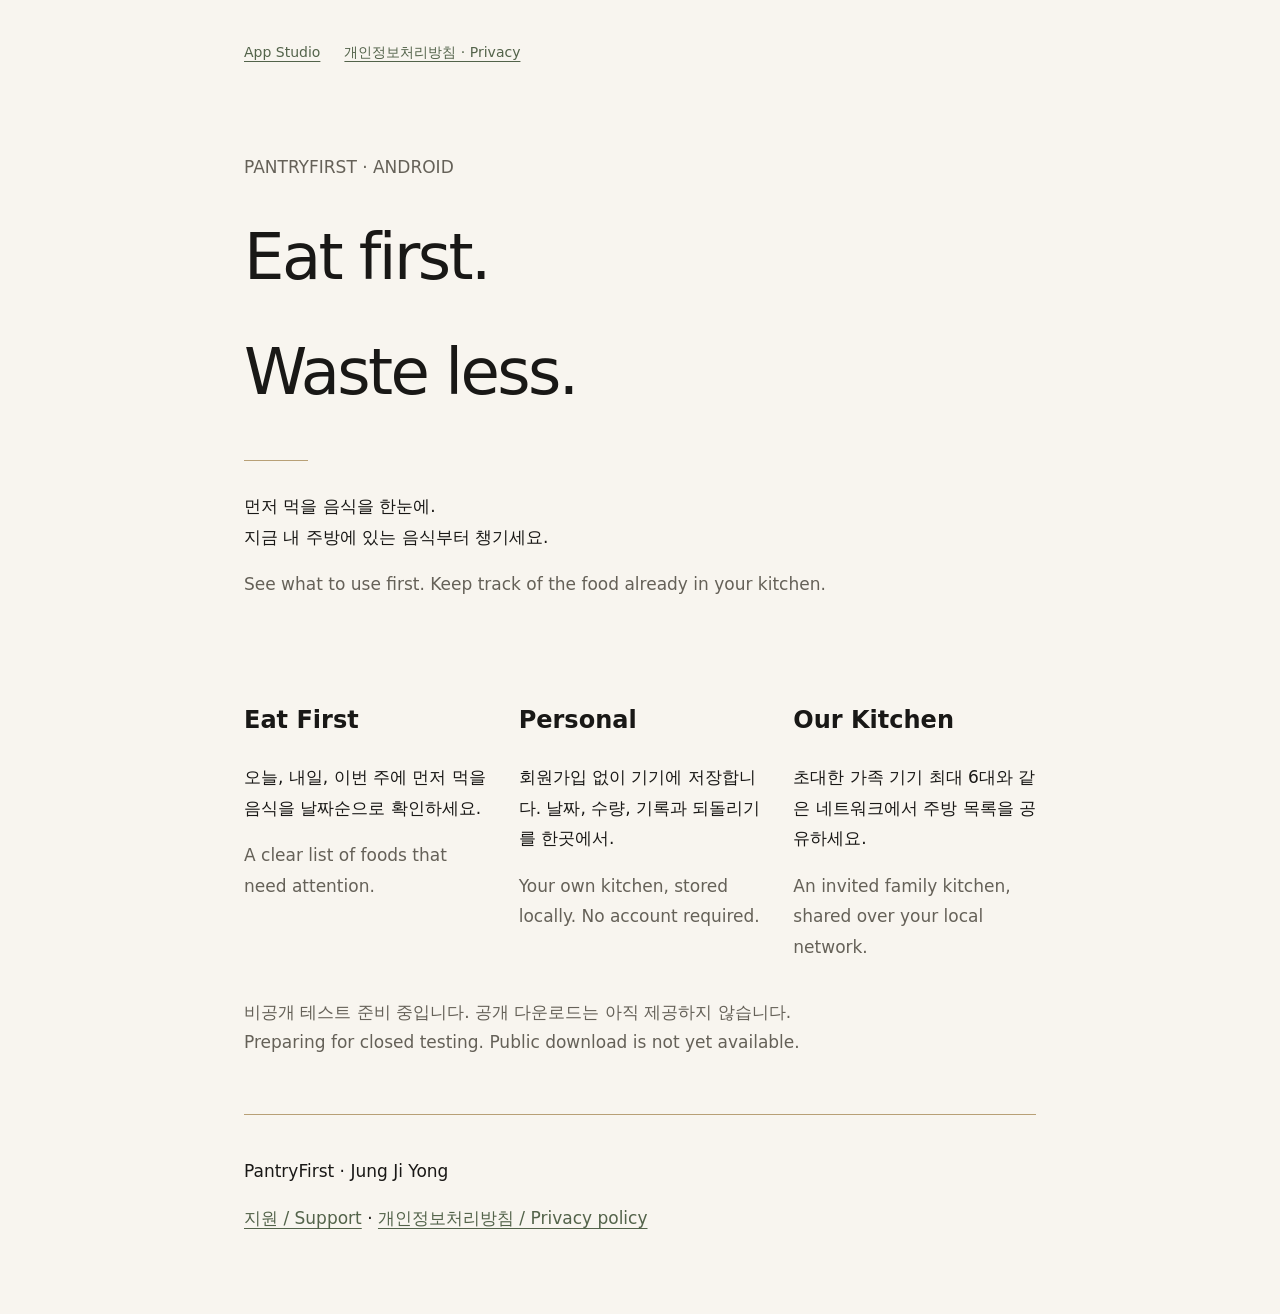
==== pantryfirst/index.html @ efdcc60d "Add PantryFirst product and support page Initial HTML structure for the PantryFirst app with styling" ====
<!doctype html>
<html lang="ko"><head><meta charset="utf-8"><meta name="viewport" content="width=device-width,initial-scale=1"><meta name="theme-color" content="#F8F5EF"><meta name="description" content="Eat first. Waste less. 음식과 날짜를 관리하는 로컬 우선 주방 앱 PantryFirst."><title>PantryFirst — Eat first. Waste less.</title>
<style>:root{color-scheme:light dark;--bg:#F8F5EF;--ink:#191816;--muted:#656158;--line:#B8A076;--link:#53634A}*{box-sizing:border-box}body{margin:0;background:var(--bg);color:var(--ink);font:17px/1.8 system-ui,sans-serif}main{max-width:840px;margin:auto;padding:40px 24px 80px}nav{display:flex;flex-wrap:wrap;gap:24px;font-size:14px}a{color:var(--link);text-underline-offset:4px}a:focus-visible{outline:2px solid;outline-offset:6px}header{padding:70px 0 46px}h1{font-size:clamp(38px,8vw,64px);font-weight:400;letter-spacing:-.04em;margin:0}h2{font-weight:600;font-size:24px;margin-top:36px}.fresh-line{height:1px;width:64px;background:var(--line);margin:30px 0}.muted{color:var(--muted)}.features{display:grid;grid-template-columns:repeat(auto-fit,minmax(min(100%,220px),1fr));gap:32px}footer{margin-top:56px;border-top:1px solid var(--line);padding-top:24px}@media(prefers-color-scheme:dark){:root{--bg:#121210;--ink:#F4EFE6;--muted:#B8B1A5;--line:#C1AB84;--link:#A0AA95}}</style></head><body><main><nav><a href="../">App Studio</a><a href="privacy.html">개인정보처리방침 · Privacy</a></nav><header><p class="muted">PANTRYFIRST · ANDROID</p><h1>Eat first.<br>Waste less.</h1><div class="fresh-line" aria-hidden="true"></div><p>먼저 먹을 음식을 한눈에.<br>지금 내 주방에 있는 음식부터 챙기세요.</p><p lang="en" class="muted">See what to use first. Keep track of the food already in your kitchen.</p></header><div class="features"><section><h2>Eat First</h2><p>오늘, 내일, 이번 주에 먼저 먹을 음식을 날짜순으로 확인하세요.</p><p lang="en" class="muted">A clear list of foods that need attention.</p></section><section><h2>Personal</h2><p>회원가입 없이 기기에 저장합니다. 날짜, 수량, 기록과 되돌리기를 한곳에서.</p><p lang="en" class="muted">Your own kitchen, stored locally. No account required.</p></section><section><h2>Our Kitchen</h2><p>초대한 가족 기기 최대 6대와 같은 네트워크에서 주방 목록을 공유하세요.</p><p lang="en" class="muted">An invited family kitchen, shared over your local network.</p></section></div><p class="muted">비공개 테스트 준비 중입니다. 공개 다운로드는 아직 제공하지 않습니다.<br><span lang="en">Preparing for closed testing. Public download is not yet available.</span></p><footer><p>PantryFirst · Jung Ji Yong</p><a href="mailto:jungjipal369@gmail.com">지원 / Support</a> · <a href="privacy.html">개인정보처리방침 / Privacy policy</a></footer></main></body></html>
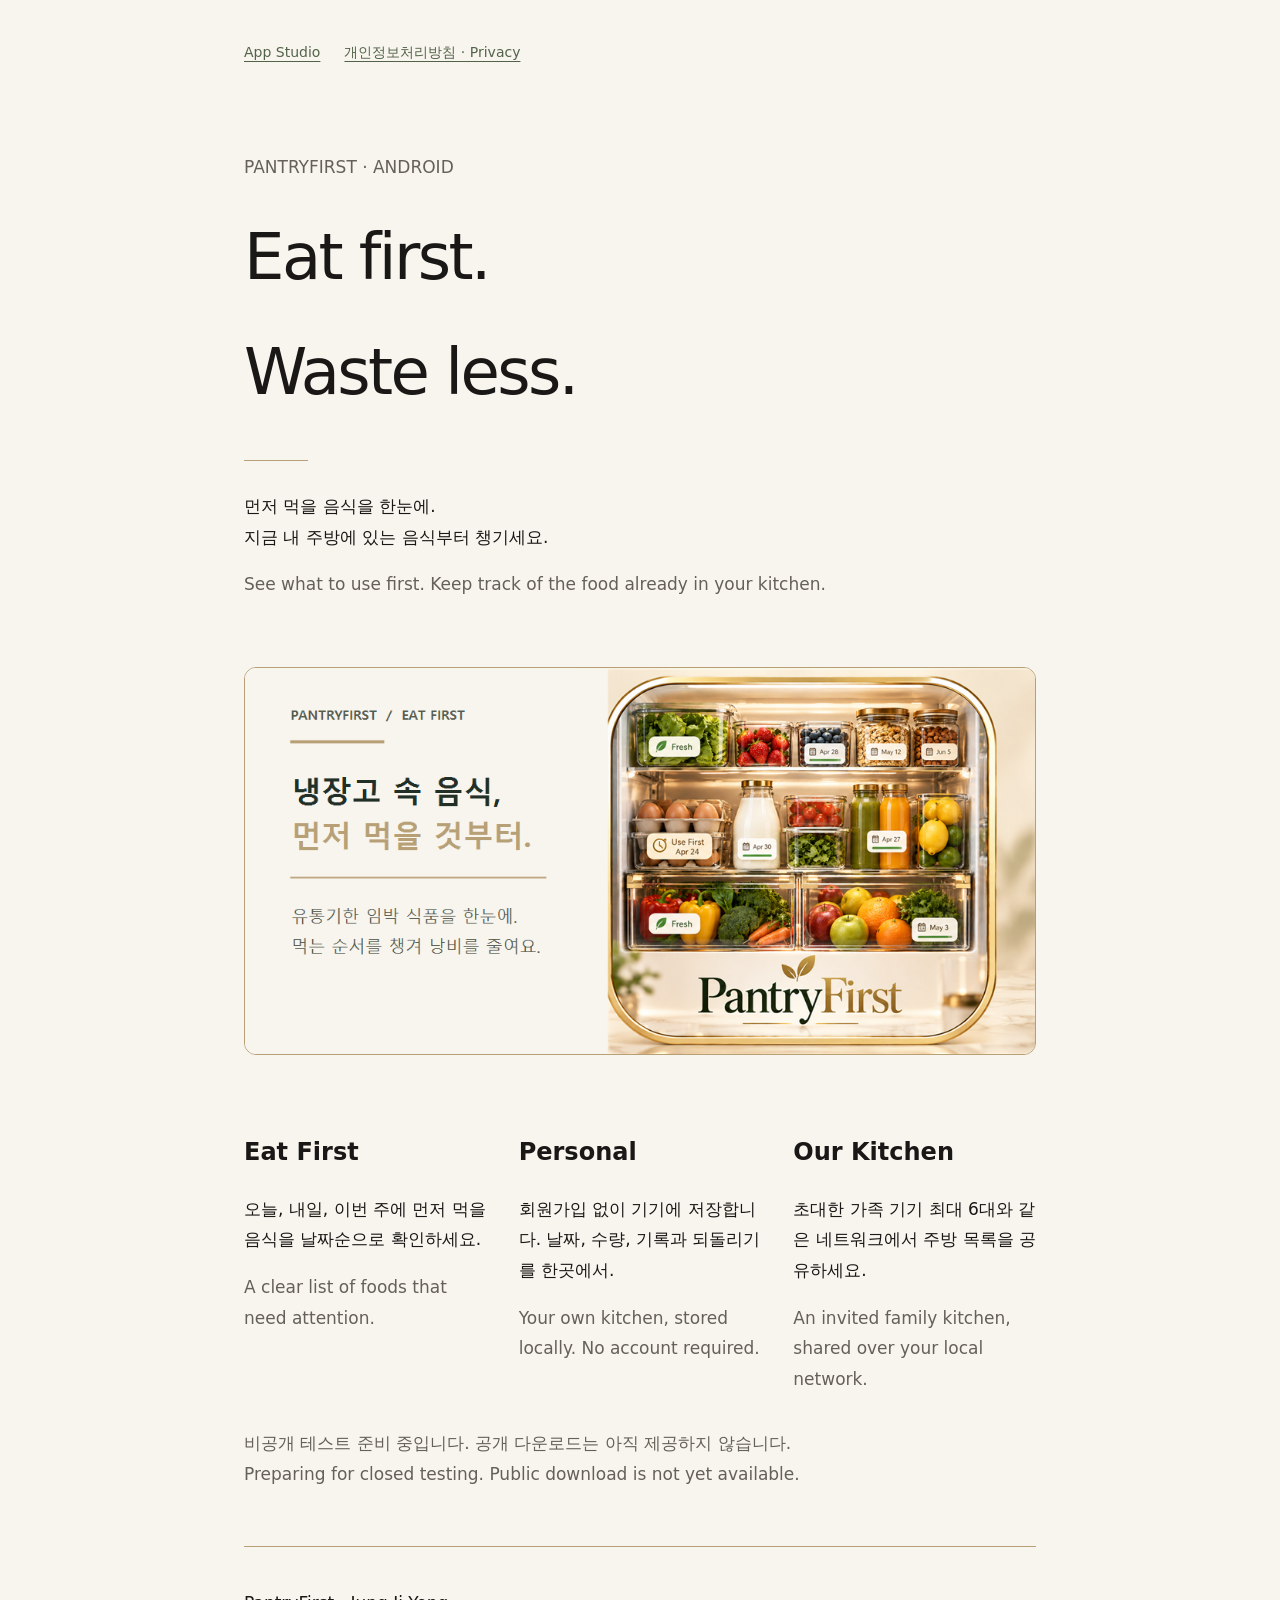
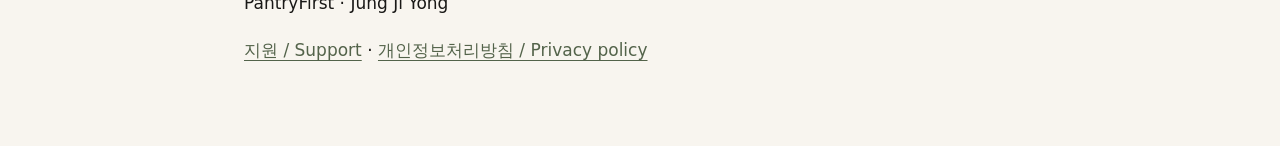
==== commit 90c5fbb6: "Add PantryFirst brand icon and feature artwork" ====
--- a/pantryfirst/index.html
+++ b/pantryfirst/index.html
@@ -1,3 +1,3 @@
 <!doctype html>
 <html lang="ko"><head><meta charset="utf-8"><meta name="viewport" content="width=device-width,initial-scale=1"><meta name="theme-color" content="#F8F5EF"><meta name="description" content="Eat first. Waste less. 음식과 날짜를 관리하는 로컬 우선 주방 앱 PantryFirst."><title>PantryFirst — Eat first. Waste less.</title>
-<style>:root{color-scheme:light dark;--bg:#F8F5EF;--ink:#191816;--muted:#656158;--line:#B8A076;--link:#53634A}*{box-sizing:border-box}body{margin:0;background:var(--bg);color:var(--ink);font:17px/1.8 system-ui,sans-serif}main{max-width:840px;margin:auto;padding:40px 24px 80px}nav{display:flex;flex-wrap:wrap;gap:24px;font-size:14px}a{color:var(--link);text-underline-offset:4px}a:focus-visible{outline:2px solid;outline-offset:6px}header{padding:70px 0 46px}h1{font-size:clamp(38px,8vw,64px);font-weight:400;letter-spacing:-.04em;margin:0}h2{font-weight:600;font-size:24px;margin-top:36px}.fresh-line{height:1px;width:64px;background:var(--line);margin:30px 0}.muted{color:var(--muted)}.features{display:grid;grid-template-columns:repeat(auto-fit,minmax(min(100%,220px),1fr));gap:32px}footer{margin-top:56px;border-top:1px solid var(--line);padding-top:24px}@media(prefers-color-scheme:dark){:root{--bg:#121210;--ink:#F4EFE6;--muted:#B8B1A5;--line:#C1AB84;--link:#A0AA95}}</style></head><body><main><nav><a href="../">App Studio</a><a href="privacy.html">개인정보처리방침 · Privacy</a></nav><header><p class="muted">PANTRYFIRST · ANDROID</p><h1>Eat first.<br>Waste less.</h1><div class="fresh-line" aria-hidden="true"></div><p>먼저 먹을 음식을 한눈에.<br>지금 내 주방에 있는 음식부터 챙기세요.</p><p lang="en" class="muted">See what to use first. Keep track of the food already in your kitchen.</p></header><div class="features"><section><h2>Eat First</h2><p>오늘, 내일, 이번 주에 먼저 먹을 음식을 날짜순으로 확인하세요.</p><p lang="en" class="muted">A clear list of foods that need attention.</p></section><section><h2>Personal</h2><p>회원가입 없이 기기에 저장합니다. 날짜, 수량, 기록과 되돌리기를 한곳에서.</p><p lang="en" class="muted">Your own kitchen, stored locally. No account required.</p></section><section><h2>Our Kitchen</h2><p>초대한 가족 기기 최대 6대와 같은 네트워크에서 주방 목록을 공유하세요.</p><p lang="en" class="muted">An invited family kitchen, shared over your local network.</p></section></div><p class="muted">비공개 테스트 준비 중입니다. 공개 다운로드는 아직 제공하지 않습니다.<br><span lang="en">Preparing for closed testing. Public download is not yet available.</span></p><footer><p>PantryFirst · Jung Ji Yong</p><a href="mailto:jungjipal369@gmail.com">지원 / Support</a> · <a href="privacy.html">개인정보처리방침 / Privacy policy</a></footer></main></body></html>
+<style>:root{color-scheme:light dark;--bg:#F8F5EF;--ink:#191816;--muted:#656158;--line:#B8A076;--link:#53634A}*{box-sizing:border-box}body{margin:0;background:var(--bg);color:var(--ink);font:17px/1.8 system-ui,sans-serif}main{max-width:840px;margin:auto;padding:40px 24px 80px}nav{display:flex;flex-wrap:wrap;gap:24px;font-size:14px}a{color:var(--link);text-underline-offset:4px}a:focus-visible{outline:2px solid;outline-offset:6px}header{padding:70px 0 46px}h1{font-size:clamp(38px,8vw,64px);font-weight:400;letter-spacing:-.04em;margin:0}h2{font-weight:600;font-size:24px;margin-top:36px}.fresh-line{height:1px;width:64px;background:var(--line);margin:30px 0}.muted{color:var(--muted)}.feature-graphic{display:block;width:100%;height:auto;border:1px solid var(--line);border-radius:12px;margin:4px 0 40px}.features{display:grid;grid-template-columns:repeat(auto-fit,minmax(min(100%,220px),1fr));gap:32px}footer{margin-top:56px;border-top:1px solid var(--line);padding-top:24px}@media(prefers-color-scheme:dark){:root{--bg:#121210;--ink:#F4EFE6;--muted:#B8B1A5;--line:#C1AB84;--link:#A0AA95}}</style><link rel="icon" type="image/png" sizes="512x512" href="assets/icon-512.png"><link rel="apple-touch-icon" href="assets/icon-512.png"><meta property="og:image" content="https://2m9y4dmh68-hash.github.io/pantryfirst/assets/feature-graphic-1024x500.png"></head><body><main><nav><a href="../">App Studio</a><a href="privacy.html">개인정보처리방침 · Privacy</a></nav><header><p class="muted">PANTRYFIRST · ANDROID</p><h1>Eat first.<br>Waste less.</h1><div class="fresh-line" aria-hidden="true"></div><p>먼저 먹을 음식을 한눈에.<br>지금 내 주방에 있는 음식부터 챙기세요.</p><p lang="en" class="muted">See what to use first. Keep track of the food already in your kitchen.</p></header><img class="feature-graphic" src="assets/feature-graphic-1024x500.png" alt="PantryFirst: 먼저 먹을 음식, 한눈에"><div class="features"><section><h2>Eat First</h2><p>오늘, 내일, 이번 주에 먼저 먹을 음식을 날짜순으로 확인하세요.</p><p lang="en" class="muted">A clear list of foods that need attention.</p></section><section><h2>Personal</h2><p>회원가입 없이 기기에 저장합니다. 날짜, 수량, 기록과 되돌리기를 한곳에서.</p><p lang="en" class="muted">Your own kitchen, stored locally. No account required.</p></section><section><h2>Our Kitchen</h2><p>초대한 가족 기기 최대 6대와 같은 네트워크에서 주방 목록을 공유하세요.</p><p lang="en" class="muted">An invited family kitchen, shared over your local network.</p></section></div><p class="muted">비공개 테스트 준비 중입니다. 공개 다운로드는 아직 제공하지 않습니다.<br><span lang="en">Preparing for closed testing. Public download is not yet available.</span></p><footer><p>PantryFirst · Jung Ji Yong</p><a href="mailto:jungjipal369@gmail.com">지원 / Support</a> · <a href="privacy.html">개인정보처리방침 / Privacy policy</a></footer></main></body></html>
